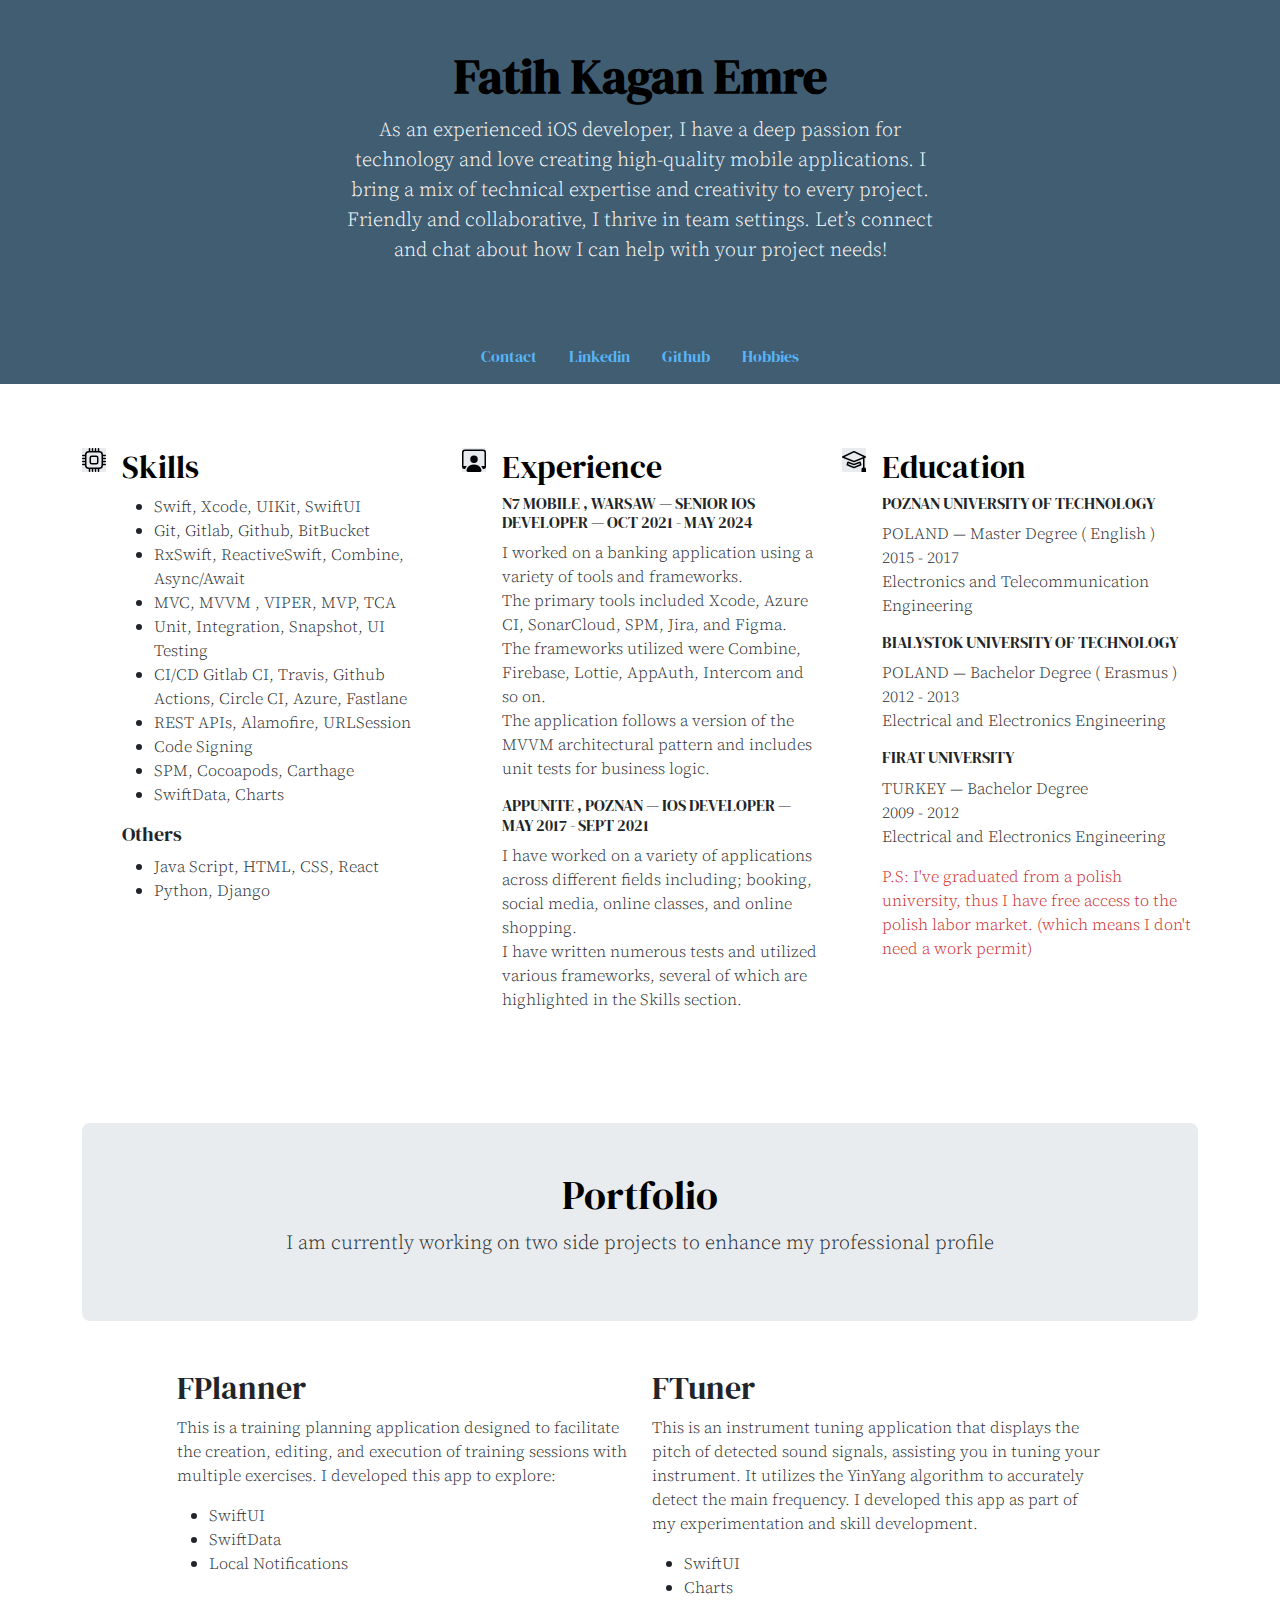
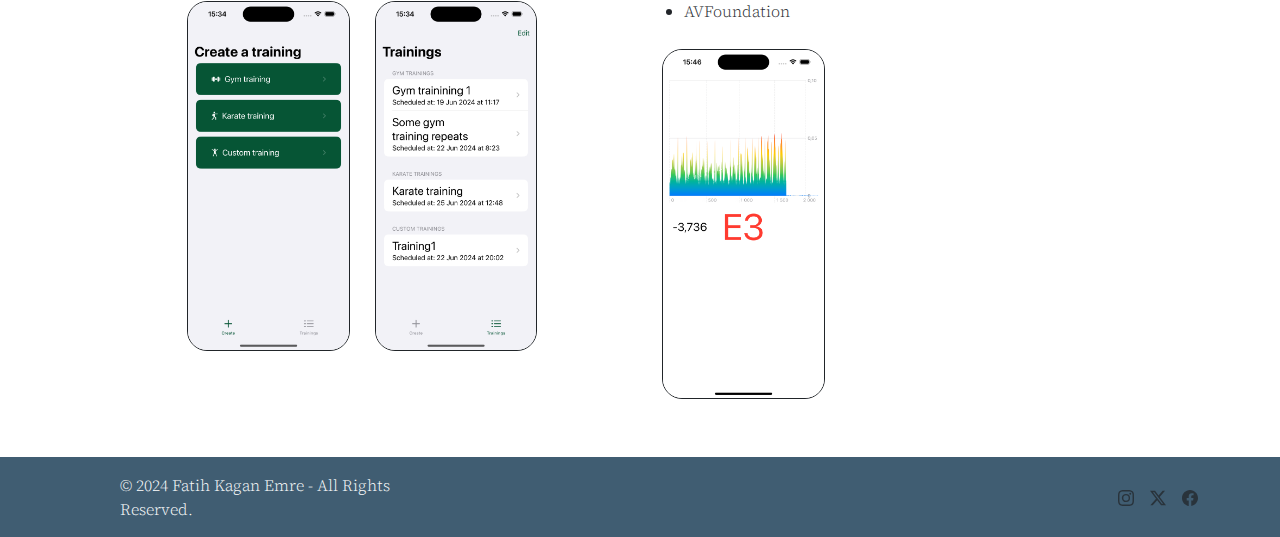
==== index.html @ b2cf309e "add background to portfolio feature title" ====
<!DOCTYPE html>
<html lang="en">
<head>
    <meta charset="UTF-8">
    <meta name="viewport" content="width=device-width, initial-scale=1.0">
    <title>My Resume</title>
    <link rel="stylesheet" href="./index.css">

    <link rel="preconnect" href="https://fonts.googleapis.com">
    <link rel="preconnect" href="https://fonts.gstatic.com" crossorigin>
    <link href="https://fonts.googleapis.com/css2?family=DM+Serif+Display:ital@0;1&display=swap" rel="stylesheet">

    <link rel="preconnect" href="https://fonts.googleapis.com">
    <link rel="preconnect" href="https://fonts.gstatic.com" crossorigin>
    <link href="https://fonts.googleapis.com/css2?family=DM+Serif+Display:ital@0;1&family=Noto+Serif:ital,wght@0,100..900;1,100..900&family=Source+Serif+4:ital,opsz,wght@0,8..60,300;1,8..60,300&display=swap" rel="stylesheet">

    <link 
        href="https://cdn.jsdelivr.net/npm/bootstrap@5.3.3/dist/css/bootstrap.min.css" 
        rel="stylesheet" 
        integrity="sha384-QWTKZyjpPEjISv5WaRU9OFeRpok6YctnYmDr5pNlyT2bRjXh0JMhjY6hW+ALEwIH" 
        crossorigin="anonymous"
    >
</head>
<body>
    <section id="header" style="background-color: #405D72; color: white;">
        <div class="px-4 py-5 text-center">
            <h1 class="display-5 fw-bold text-body-emphasis dm-serif-font" >Fatih Kagan Emre</h1>
            <div class="col-lg-6 mx-auto">
              <p class="lead mb-4 noto-serif-font">
                As an experienced iOS developer, I have a deep passion for technology and love creating high-quality mobile applications. I bring a mix of technical expertise and creativity to every project. Friendly and collaborative, I thrive in team settings. Let’s connect and chat about how I can help with your project needs!
              </p>
            </div>
        </div>
    </section>

    <section class="links-bar" style="background-color: #405D72; color: white;">
        <div class="container">
            <ul class="nav justify-content-center dm-serif-font">
                <li class="nav-item">
                  <a class="nav-link active mb-2" aria-current="page" href="./public/contact.html" style="color:#57b5f8;">Contact</a>
                </li>
                <li class="nav-item">
                  <a class="nav-link mb-2" href="https://www.linkedin.com/in/fatih-ka%C4%9Fan-emre-b551667b/" style="color:#57b5f8;">Linkedin</a>
                </li>
                <li class="nav-item">
                    <a class="nav-link mb-2" href="https://github.com/fatihkaganemre" style="color:#57b5f8;">Github</a>
                </li>
                <li class="nav-item">
                    <a class="nav-link mb-2" href="./public/hobbies.html" style="color:#57b5f8;">Hobbies</a>
                </li>
              </ul>
        </div>
    </section>

    <section class="features">
        <div class="container mt-3">
            <div class="row g-4 py-5 row-cols-1 row-cols-lg-3">
                <div class="col d-flex align-items-start">
                  <div class="icon-square text-body-emphasis bg-body-secondary d-inline-flex align-items-center justify-content-center fs-4 flex-shrink-0 me-3">
                    <svg xmlns="http://www.w3.org/2000/svg" width="1em" height="1em" fill="currentColor" class="bi bi-cpu" viewBox="0 0 16 16">
                        <path d="M5 0a.5.5 0 0 1 .5.5V2h1V.5a.5.5 0 0 1 1 0V2h1V.5a.5.5 0 0 1 1 0V2h1V.5a.5.5 0 0 1 1 0V2A2.5 2.5 0 0 1 14 4.5h1.5a.5.5 0 0 1 0 1H14v1h1.5a.5.5 0 0 1 0 1H14v1h1.5a.5.5 0 0 1 0 1H14v1h1.5a.5.5 0 0 1 0 1H14a2.5 2.5 0 0 1-2.5 2.5v1.5a.5.5 0 0 1-1 0V14h-1v1.5a.5.5 0 0 1-1 0V14h-1v1.5a.5.5 0 0 1-1 0V14h-1v1.5a.5.5 0 0 1-1 0V14A2.5 2.5 0 0 1 2 11.5H.5a.5.5 0 0 1 0-1H2v-1H.5a.5.5 0 0 1 0-1H2v-1H.5a.5.5 0 0 1 0-1H2v-1H.5a.5.5 0 0 1 0-1H2A2.5 2.5 0 0 1 4.5 2V.5A.5.5 0 0 1 5 0m-.5 3A1.5 1.5 0 0 0 3 4.5v7A1.5 1.5 0 0 0 4.5 13h7a1.5 1.5 0 0 0 1.5-1.5v-7A1.5 1.5 0 0 0 11.5 3zM5 6.5A1.5 1.5 0 0 1 6.5 5h3A1.5 1.5 0 0 1 11 6.5v3A1.5 1.5 0 0 1 9.5 11h-3A1.5 1.5 0 0 1 5 9.5zM6.5 6a.5.5 0 0 0-.5.5v3a.5.5 0 0 0 .5.5h3a.5.5 0 0 0 .5-.5v-3a.5.5 0 0 0-.5-.5z"/>
                      </svg>
                  </div>
                  <div>
                    <h3 class="fs-2 text-body-emphasis dm-serif-font">Skills</h3>
                    <ul class="noto-serif-font">
                        <li>Swift, Xcode, UIKit, SwiftUI</li>
                        <li>Git, Gitlab, Github, BitBucket</li>
                        <li>RxSwift, ReactiveSwift, Combine, Async/Await</li>
                        <li>MVC, MVVM , VIPER, MVP, TCA</li>
                        <li>Unit, Integration, Snapshot, UI Testing</li>
                        <li>CI/CD Gitlab CI, Travis, Github Actions, Circle CI, Azure, Fastlane</li>
                        <li>REST APIs, Alamofire, URLSession</li>
                        <li>Code Signing</li>
                        <li>SPM, Cocoapods, Carthage</li>
                        <li>SwiftData, Charts</li>
                    </ul>
                    <h5 class="dm-serif-font">Others</h5>
                    <ul class= "noto-serif-font">
                        <li>Java Script, HTML, CSS, React</li>
                        <li>Python, Django
                        </li>
                    </ul>
                  </div>
                </div>
                <div class="col d-flex align-items-start">
                  <div class="icon-square text-body-emphasis bg-body-secondary d-inline-flex align-items-center justify-content-center fs-4 flex-shrink-0 me-3">
                    <svg xmlns="http://www.w3.org/2000/svg" width="1em" height="1em" fill="currentColor" class="bi bi-person-workspace" viewBox="0 0 16 16">
                        <path d="M4 16s-1 0-1-1 1-4 5-4 5 3 5 4-1 1-1 1zm4-5.95a2.5 2.5 0 1 0 0-5 2.5 2.5 0 0 0 0 5"/>
                        <path d="M2 1a2 2 0 0 0-2 2v9.5A1.5 1.5 0 0 0 1.5 14h.653a5.4 5.4 0 0 1 1.066-2H1V3a1 1 0 0 1 1-1h12a1 1 0 0 1 1 1v9h-2.219c.554.654.89 1.373 1.066 2h.653a1.5 1.5 0 0 0 1.5-1.5V3a2 2 0 0 0-2-2z"/>
                      </svg>
                  </div>
                  <div>
                    <h3 class="fs-2 text-body-emphasis dm-serif-font">Experience</h3> 
                    <h6 class="dm-serif-font">N7 MOBILE , WARSAW — SENIOR IOS DEVELOPER — OCT 2021 - MAY 2024</h6>
                    <p class="noto-serif-font">
                        I worked on a banking application using a variety of tools and frameworks. <br>
                        The primary tools included Xcode, Azure CI, SonarCloud, SPM, Jira, and Figma. <br>
                        The frameworks utilized were Combine, Firebase, Lottie, AppAuth, Intercom and so on. <br>
                        The application follows a version of the MVVM architectural pattern and includes unit tests for business logic. <br>
                    </p>
                    <h6 class="dm-serif-font">APPUNITE , POZNAN — IOS DEVELOPER — MAY 2017 - SEPT 2021</h6>
                    <p class="noto-serif-font">
                        I have worked on a variety of applications across different fields including; booking, social media, online classes, and online shopping. <br>
                        I have written numerous tests and utilized various frameworks, several of which are highlighted in the Skills section. <br>
                    </p>
                  </div>
                </div>
                <div class="col d-flex align-items-start">
                  <div class="icon-square text-body-emphasis bg-body-secondary d-inline-flex align-items-center justify-content-center fs-4 flex-shrink-0 me-3">
                    <svg xmlns="http://www.w3.org/2000/svg" width="1em" height="1em" fill="currentColor" class="bi bi-mortarboard" viewBox="0 0 16 16">
                        <path d="M8.211 2.047a.5.5 0 0 0-.422 0l-7.5 3.5a.5.5 0 0 0 .025.917l7.5 3a.5.5 0 0 0 .372 0L14 7.14V13a1 1 0 0 0-1 1v2h3v-2a1 1 0 0 0-1-1V6.739l.686-.275a.5.5 0 0 0 .025-.917zM8 8.46 1.758 5.965 8 3.052l6.242 2.913z"/>
                        <path d="M4.176 9.032a.5.5 0 0 0-.656.327l-.5 1.7a.5.5 0 0 0 .294.605l4.5 1.8a.5.5 0 0 0 .372 0l4.5-1.8a.5.5 0 0 0 .294-.605l-.5-1.7a.5.5 0 0 0-.656-.327L8 10.466zm-.068 1.873.22-.748 3.496 1.311a.5.5 0 0 0 .352 0l3.496-1.311.22.748L8 12.46z"/>
                    </svg>
                  </div>
                  <div>
                    <h3 class="fs-2 text-body-emphasis dm-serif-font">Education</h3>
                    <h6 class="dm-serif-font">POZNAN UNIVERSITY OF TECHNOLOGY</h6>
                    <p class="noto-serif-font">
                        POLAND — Master Degree ( English ) <br/>
                        2015 - 2017 <br/>
                        Electronics and Telecommunication Engineering <br/>
                    </p>
                    <h6 class="dm-serif-font">BIALYSTOK UNIVERSITY OF TECHNOLOGY</h6>
                    <p class="noto-serif-font">
                        POLAND — Bachelor Degree ( Erasmus ) <br/>
                        2012 - 2013 <br/>
                        Electrical and Electronics Engineering <br/>
                    </p>
                    <h6 class="dm-serif-font">FIRAT UNIVERSITY</h6>
                    <p class="noto-serif-font">
                        TURKEY — Bachelor Degree <br/>
                        2009 - 2012 <br/>
                        Electrical and Electronics Engineering <br/>
                    </p>
                    <p class="warning noto-serif-font">
                        P.S: I've graduated from a polish university, thus I have free access to the polish labor market. (which means I don't need a work permit)
                    </p>
                  </div>
                </div>
              </div>
        </div>
    </section>



    <section class="portfolio">
        <div class="container my-5">
            <div class="p-5 text-center bg-body-secondary rounded-3">
              <h1 class="text-body-emphasis dm-serif-font">Portfolio</h1>
              <p class="lead noto-serif-font">
                I am currently working on two side projects to enhance my professional profile
              </p>
            </div>
        </div>

        <div class="container mb-5">
            <div class="row justify-content-lg-center">
                <div class="col-lg-5 col-sm-12 mb-5">
                    <h2 class="dm-serif-font">FPlanner</h2>
                    <p class="noto-serif-font">
                        This is a training planning application designed to facilitate the creation, editing, and execution of training sessions with multiple exercises. I developed this app to explore:
                    </p>
                    <ul class="noto-serif-font">
                        <li>SwiftUI</li>
                        <li>SwiftData </li>
                        <li>Local Notifications</li>
                    </ul>
                    <img src="./assets/images/FPlanner1.png" alt="FPlanner app home view" class="portfolio-img">
                    <img src="./assets/images/FPlanner2.png" alt="FPlanner app trainings view" class="portfolio-img"> <br/>
                </div>
                <div class="col-lg-5 col-sm-12">
                    <h2 class="dm-serif-font">FTuner</h2>
                    <p class="noto-serif-font">
                        This is an instrument tuning application that displays the pitch of detected sound signals, assisting you in tuning your instrument. It utilizes the YinYang algorithm to accurately detect the main frequency. I developed this app as part of my experimentation and skill development.
                    </p>
                    <ul class="noto-serif-font">
                        <li>SwiftUI</li>
                        <li>Charts</li>
                        <li>AVFoundation</li>
                    </ul>
                    <img src="./assets/images/FTuner.png" alt="FTuner app home view" class="portfolio-img"> <br/>
                </div>
        </div>
    </section>
    
    <section class="footer" style="background-color: #405D72; color: white;">
        <div class="container">
            <footer class="d-flex flex-wrap justify-content-between align-items-center py-3">
              <div class="col-md-4 d-flex align-items-center">
                <a href="/" class="mb-3 me-2 mb-md-0 text-body-secondary text-decoration-none lh-1">
                  <svg class="bi" width="30" height="24"><use xlink:href="#bootstrap"></use></svg>
                </a>
                <span class="mb-3 mb-md-0 noto-serif-font">© 2024 Fatih Kagan Emre - All Rights Reserved.</span>
              </div>
          
              <ul class="nav col-md-4 justify-content-end list-unstyled d-flex">
                <li class="ms-3">
                    <a class="text-body-secondary" href="https://www.instagram.com/fatih.kagan/">
                        <svg xmlns="http://www.w3.org/2000/svg" width="16" height="16" fill="currentColor" class="bi bi-instagram" viewBox="0 0 16 16">
                            <path d="M8 0C5.829 0 5.556.01 4.703.048 3.85.088 3.269.222 2.76.42a3.9 3.9 0 0 0-1.417.923A3.9 3.9 0 0 0 .42 2.76C.222 3.268.087 3.85.048 4.7.01 5.555 0 5.827 0 8.001c0 2.172.01 2.444.048 3.297.04.852.174 1.433.372 1.942.205.526.478.972.923 1.417.444.445.89.719 1.416.923.51.198 1.09.333 1.942.372C5.555 15.99 5.827 16 8 16s2.444-.01 3.298-.048c.851-.04 1.434-.174 1.943-.372a3.9 3.9 0 0 0 1.416-.923c.445-.445.718-.891.923-1.417.197-.509.332-1.09.372-1.942C15.99 10.445 16 10.173 16 8s-.01-2.445-.048-3.299c-.04-.851-.175-1.433-.372-1.941a3.9 3.9 0 0 0-.923-1.417A3.9 3.9 0 0 0 13.24.42c-.51-.198-1.092-.333-1.943-.372C10.443.01 10.172 0 7.998 0zm-.717 1.442h.718c2.136 0 2.389.007 3.232.046.78.035 1.204.166 1.486.275.373.145.64.319.92.599s.453.546.598.92c.11.281.24.705.275 1.485.039.843.047 1.096.047 3.231s-.008 2.389-.047 3.232c-.035.78-.166 1.203-.275 1.485a2.5 2.5 0 0 1-.599.919c-.28.28-.546.453-.92.598-.28.11-.704.24-1.485.276-.843.038-1.096.047-3.232.047s-2.39-.009-3.233-.047c-.78-.036-1.203-.166-1.485-.276a2.5 2.5 0 0 1-.92-.598 2.5 2.5 0 0 1-.6-.92c-.109-.281-.24-.705-.275-1.485-.038-.843-.046-1.096-.046-3.233s.008-2.388.046-3.231c.036-.78.166-1.204.276-1.486.145-.373.319-.64.599-.92s.546-.453.92-.598c.282-.11.705-.24 1.485-.276.738-.034 1.024-.044 2.515-.045zm4.988 1.328a.96.96 0 1 0 0 1.92.96.96 0 0 0 0-1.92m-4.27 1.122a4.109 4.109 0 1 0 0 8.217 4.109 4.109 0 0 0 0-8.217m0 1.441a2.667 2.667 0 1 1 0 5.334 2.667 2.667 0 0 1 0-5.334"/>
                        </svg>

                    </a></li>
                <li class="ms-3">
                    <a class="text-body-secondary" href="https://x.com/smkaan">
                        <svg xmlns="http://www.w3.org/2000/svg" width="16" height="16" fill="currentColor" class="bi bi-twitter-x" viewBox="0 0 16 16">
                            <path d="M12.6.75h2.454l-5.36 6.142L16 15.25h-4.937l-3.867-5.07-4.425 5.07H.316l5.733-6.57L0 .75h5.063l3.495 4.633L12.601.75Zm-.86 13.028h1.36L4.323 2.145H2.865z"/>
                          </svg>
                    </a>
                </li>
                <li class="ms-3">
                    <a class="text-body-secondary" href="https://www.facebook.com/fatih.k.emre">
                        <svg xmlns="http://www.w3.org/2000/svg" width="16" height="16" fill="currentColor" class="bi bi-facebook" viewBox="0 0 16 16">
                            <path d="M16 8.049c0-4.446-3.582-8.05-8-8.05C3.58 0-.002 3.603-.002 8.05c0 4.017 2.926 7.347 6.75 7.951v-5.625h-2.03V8.05H6.75V6.275c0-2.017 1.195-3.131 3.022-3.131.876 0 1.791.157 1.791.157v1.98h-1.009c-.993 0-1.303.621-1.303 1.258v1.51h2.218l-.354 2.326H9.25V16c3.824-.604 6.75-3.934 6.75-7.951"/>
                          </svg>
                    </a>
                </li>
              </ul>
            </footer>
          </div>
    </section>
</body>
</html>
---- index.css ----
.warning {
   color: rgb(202, 29, 29);
 }

 .portfolio-img {
    height: 350px;
    border-style: solid;
    border-width: 1px;
    border-radius: 20px;
    margin: 10px;
 }

 .dm-serif-font {
    font-family: "DM Serif Display", serif;
    font-weight: 400;
    font-style: normal;
 }

 .noto-serif-font {
  font-family: "Source Serif 4", serif;
  font-optical-sizing: auto;
  font-weight: 300;
  font-style: normal;
}
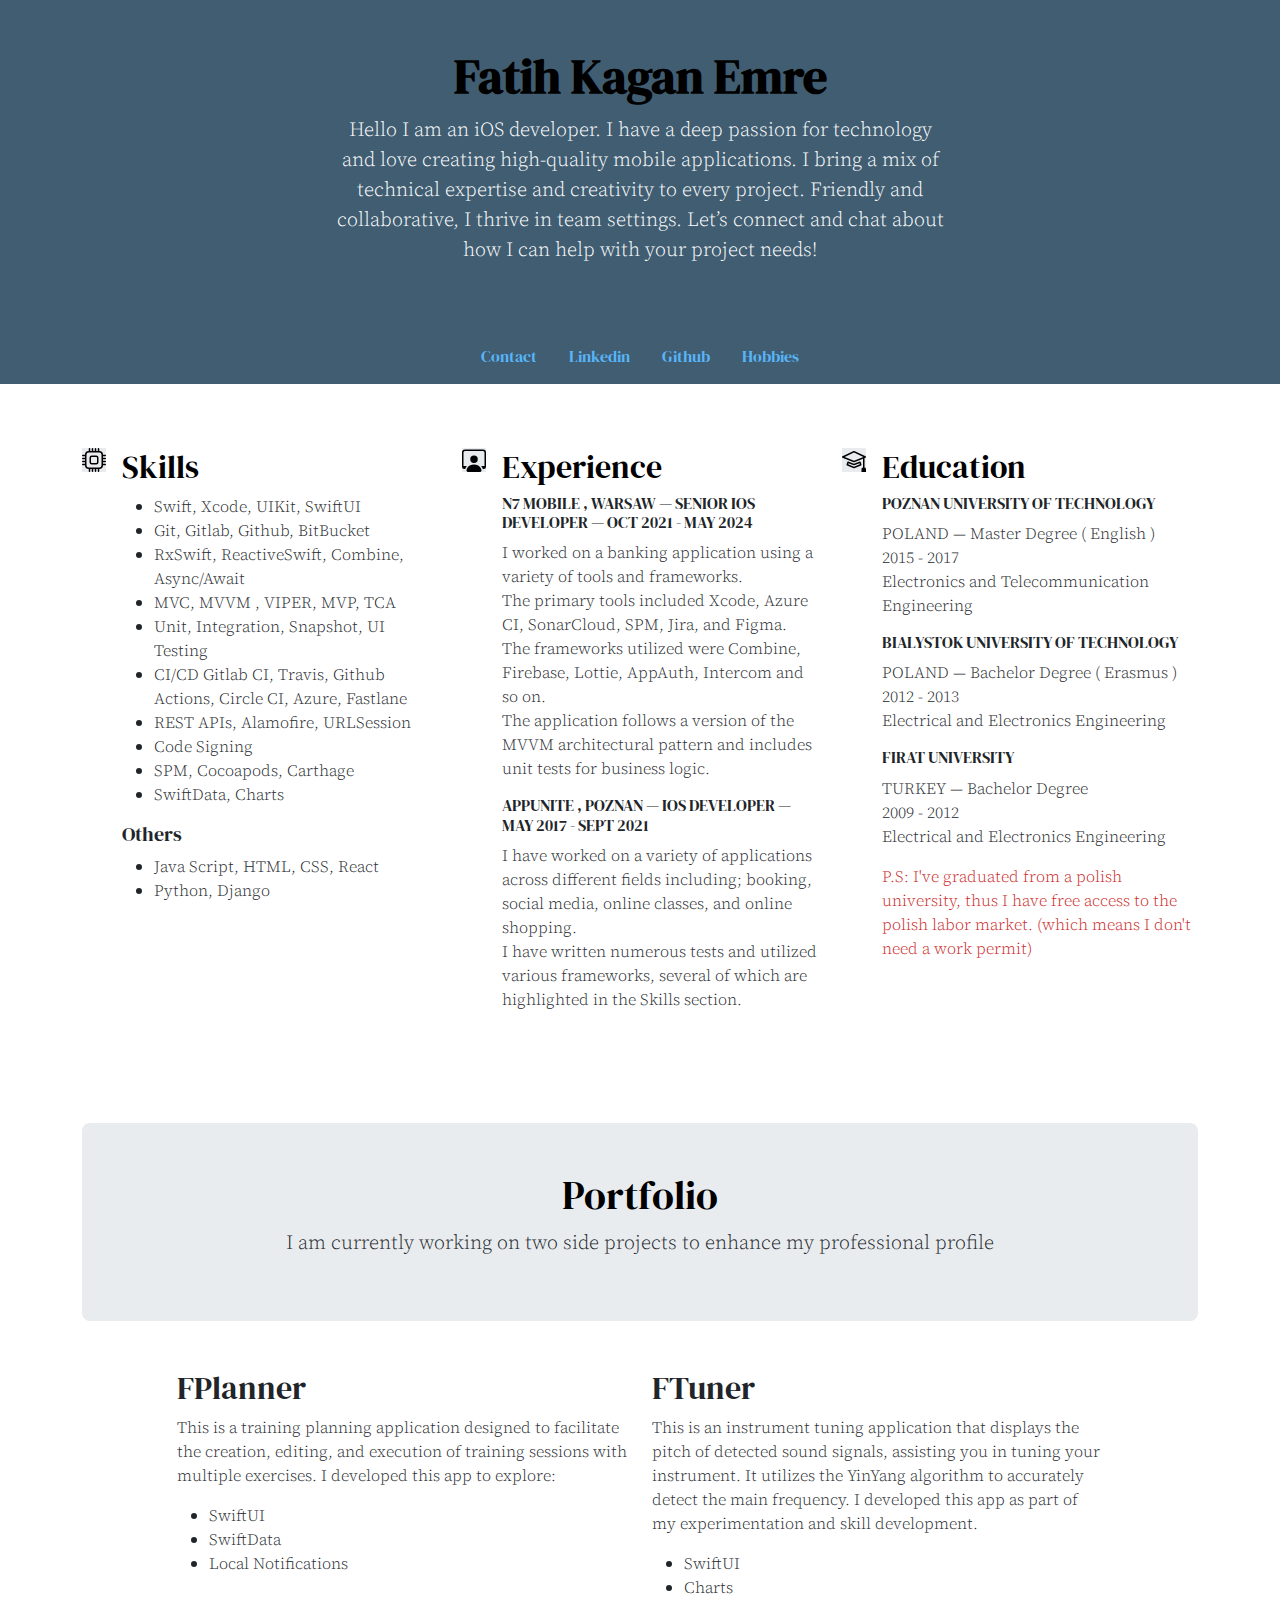
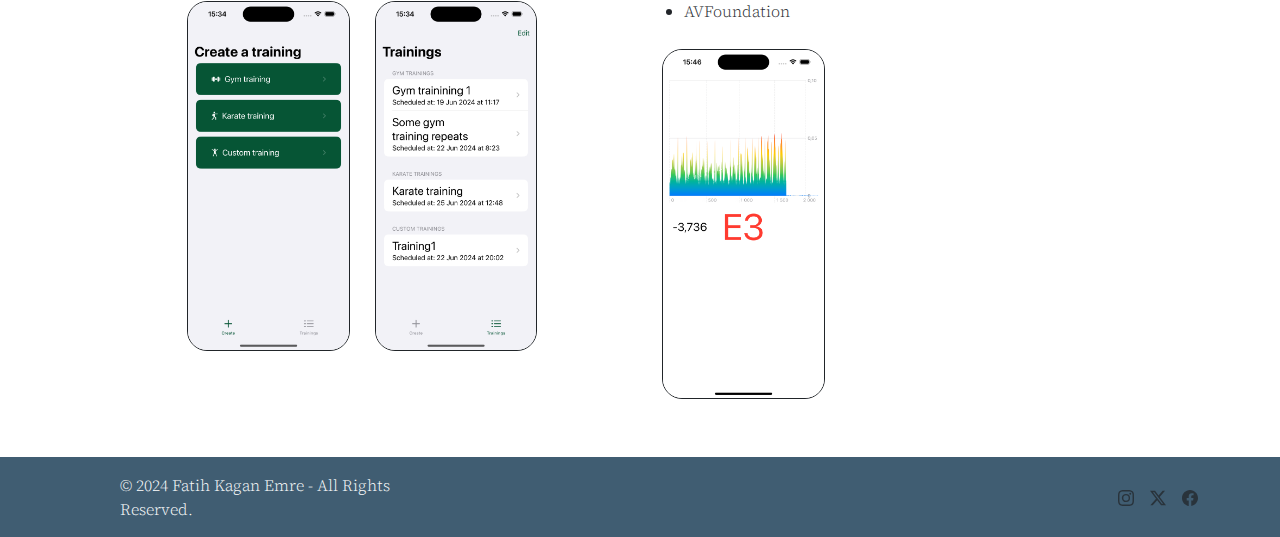
==== commit 5a9b2d44: "update the about me text" ====
--- a/index.html
+++ b/index.html
@@ -27,7 +27,7 @@
             <h1 class="display-5 fw-bold text-body-emphasis dm-serif-font" >Fatih Kagan Emre</h1>
             <div class="col-lg-6 mx-auto">
               <p class="lead mb-4 noto-serif-font">
-                As an experienced iOS developer, I have a deep passion for technology and love creating high-quality mobile applications. I bring a mix of technical expertise and creativity to every project. Friendly and collaborative, I thrive in team settings. Let’s connect and chat about how I can help with your project needs!
+                Hello I am an iOS developer. I have a deep passion for technology and love creating high-quality mobile applications. I bring a mix of technical expertise and creativity to every project. Friendly and collaborative, I thrive in team settings. Let’s connect and chat about how I can help with your project needs!
               </p>
             </div>
         </div>
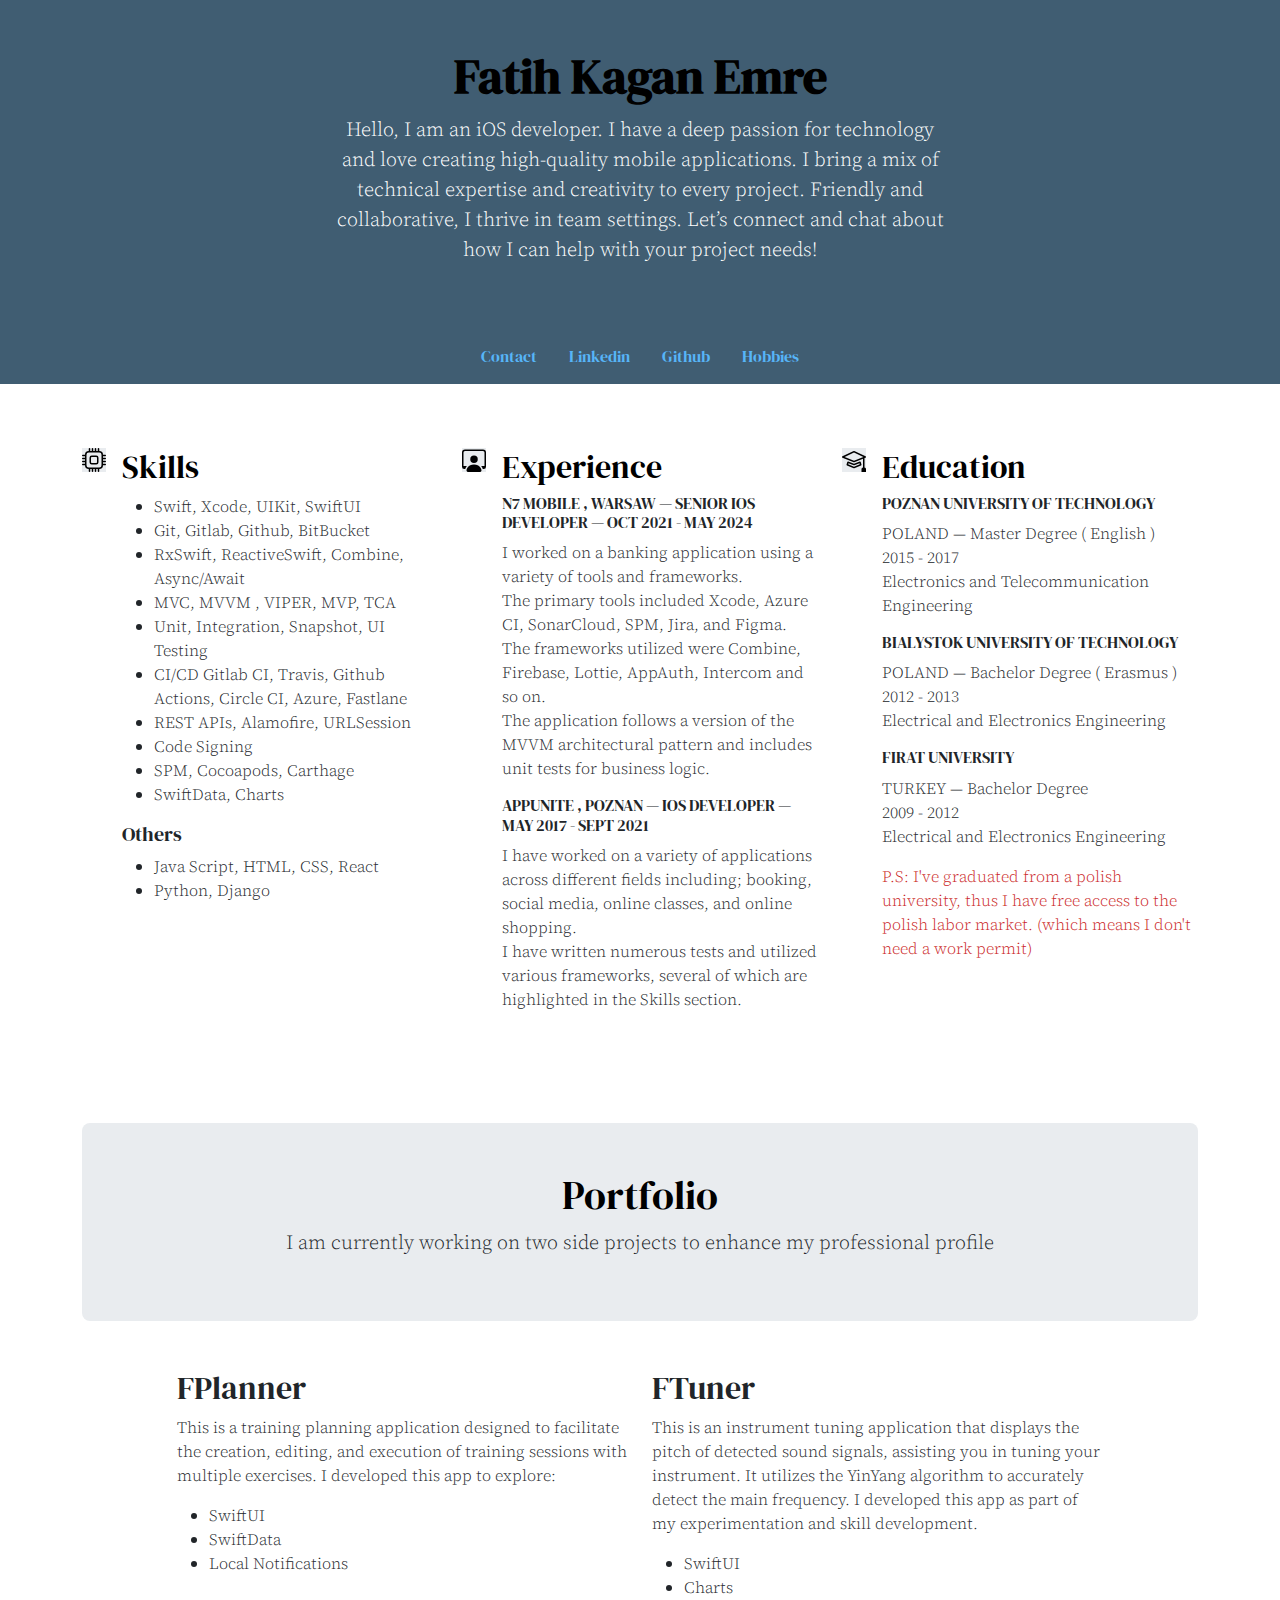
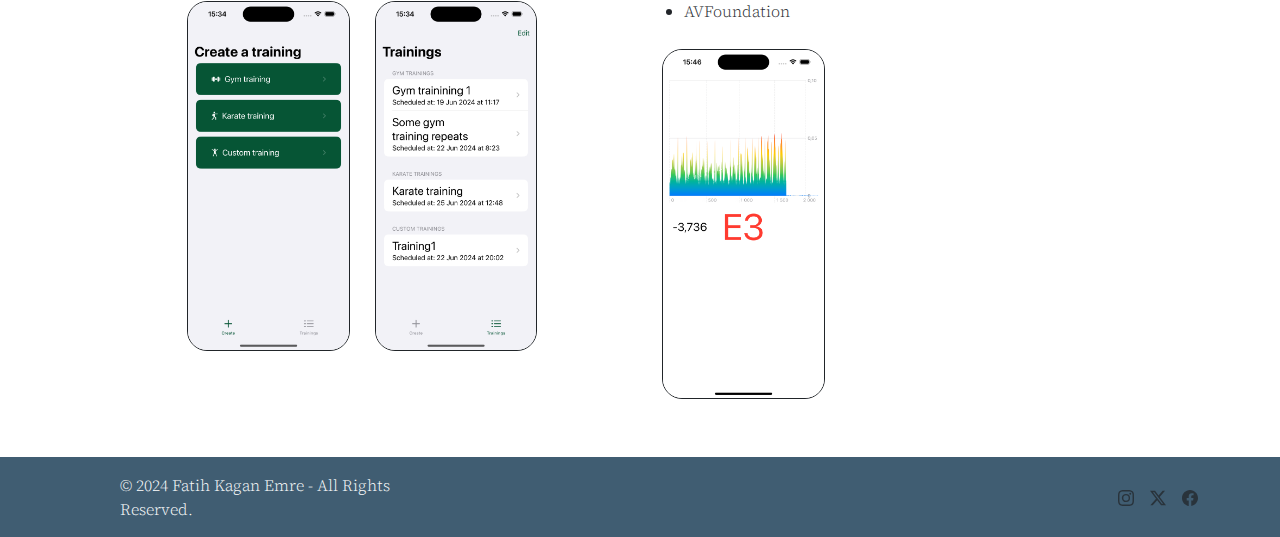
==== commit e50e5da7: "add comma" ====
--- a/index.html
+++ b/index.html
@@ -27,7 +27,7 @@
             <h1 class="display-5 fw-bold text-body-emphasis dm-serif-font" >Fatih Kagan Emre</h1>
             <div class="col-lg-6 mx-auto">
               <p class="lead mb-4 noto-serif-font">
-                Hello I am an iOS developer. I have a deep passion for technology and love creating high-quality mobile applications. I bring a mix of technical expertise and creativity to every project. Friendly and collaborative, I thrive in team settings. Let’s connect and chat about how I can help with your project needs!
+                Hello, I am an iOS developer. I have a deep passion for technology and love creating high-quality mobile applications. I bring a mix of technical expertise and creativity to every project. Friendly and collaborative, I thrive in team settings. Let’s connect and chat about how I can help with your project needs!
               </p>
             </div>
         </div>
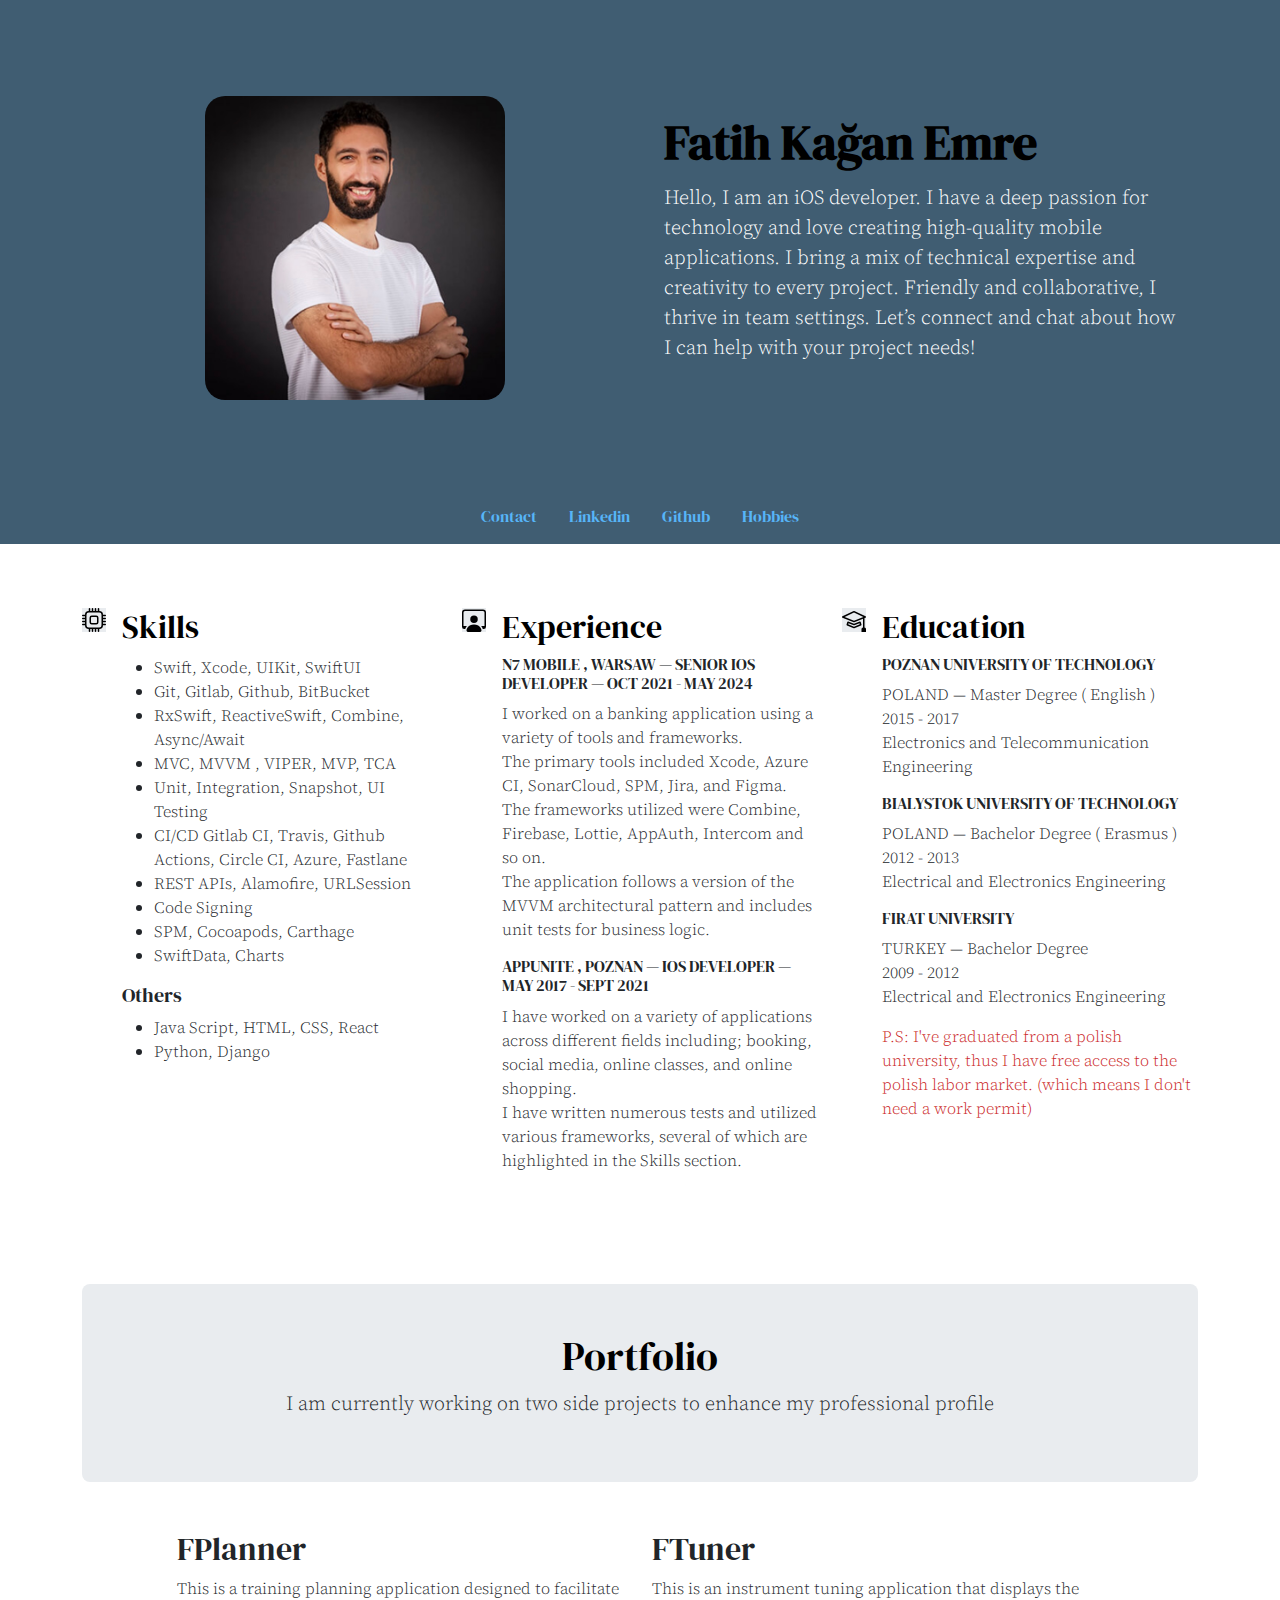
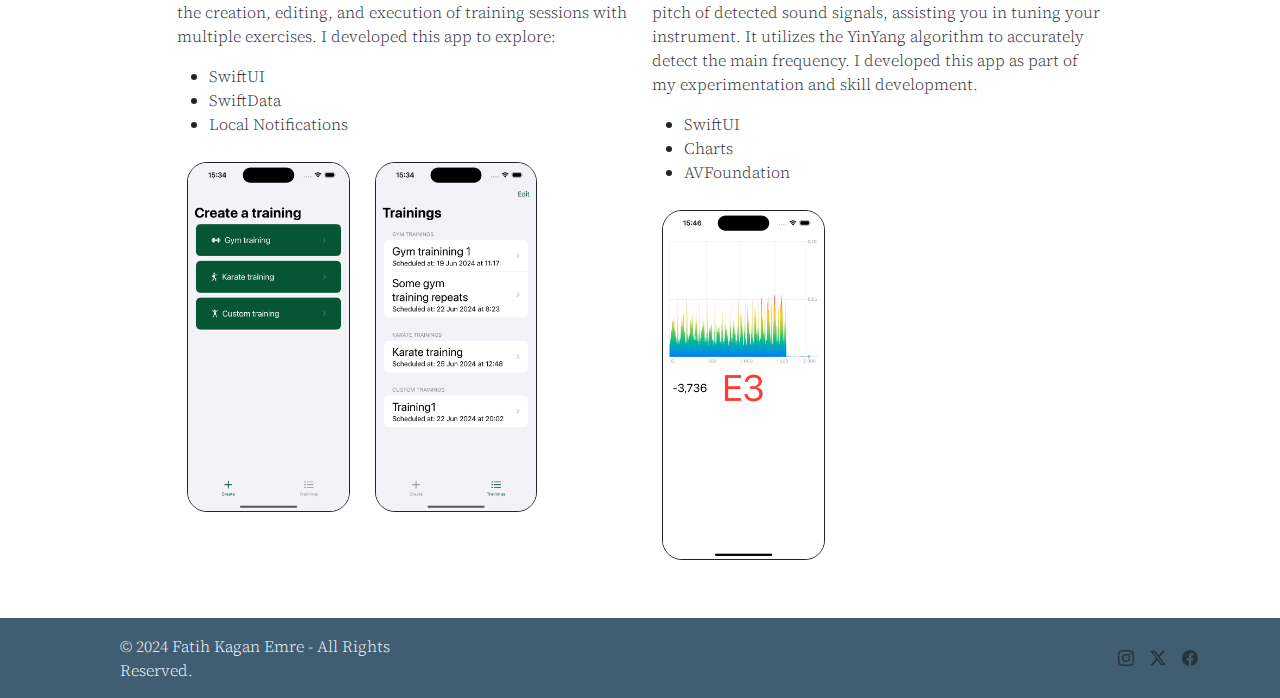
==== commit 87142f45: "add profile image" ====
--- a/index.html
+++ b/index.html
@@ -23,14 +23,17 @@
 </head>
 <body>
     <section id="header" style="background-color: #405D72; color: white;">
-        <div class="px-4 py-5 text-center">
-            <h1 class="display-5 fw-bold text-body-emphasis dm-serif-font" >Fatih Kagan Emre</h1>
-            <div class="col-lg-6 mx-auto">
-              <p class="lead mb-4 noto-serif-font">
-                Hello, I am an iOS developer. I have a deep passion for technology and love creating high-quality mobile applications. I bring a mix of technical expertise and creativity to every project. Friendly and collaborative, I thrive in team settings. Let’s connect and chat about how I can help with your project needs!
-              </p>
+        <div class="container col-xxl-8 px-4 py-5">
+            <div class="row flex-lg-row-reverse align-items-center g-5 py-5">
+              <div class="col-lg-6">
+                <h1 class="display-5 fw-bold text-body-emphasis lh-1 mb-3 dm-serif-font">Fatih Kağan Emre</h1>
+                <p class="lead noto-serif-font">Hello, I am an iOS developer. I have a deep passion for technology and love creating high-quality mobile applications. I bring a mix of technical expertise and creativity to every project. Friendly and collaborative, I thrive in team settings. Let’s connect and chat about how I can help with your project needs!</p>
+              </div>
+              <div class="col-10 col-sm-8 col-lg-6">
+                <img src="./assets/images/Profile.jpg" class="d-block mx-lg-auto img-fluid profile-img" alt="Bootstrap Themes" width="300" height="300" loading="lazy">
+              </div>
             </div>
-        </div>
+          </div>
     </section>
 
     <section class="links-bar" style="background-color: #405D72; color: white;">
--- a/index.css
+++ b/index.css
@@ -1,3 +1,8 @@
+
+.profile-img {
+  border-radius: 20px;
+}
+ 
  .warning {
    color: rgb(202, 29, 29);
  }
@@ -23,3 +28,9 @@
   font-style: normal;
 }
 
+@media (max-width: 600px) {
+  .portfolio-img {
+    height: 250px;
+  }
+}
+
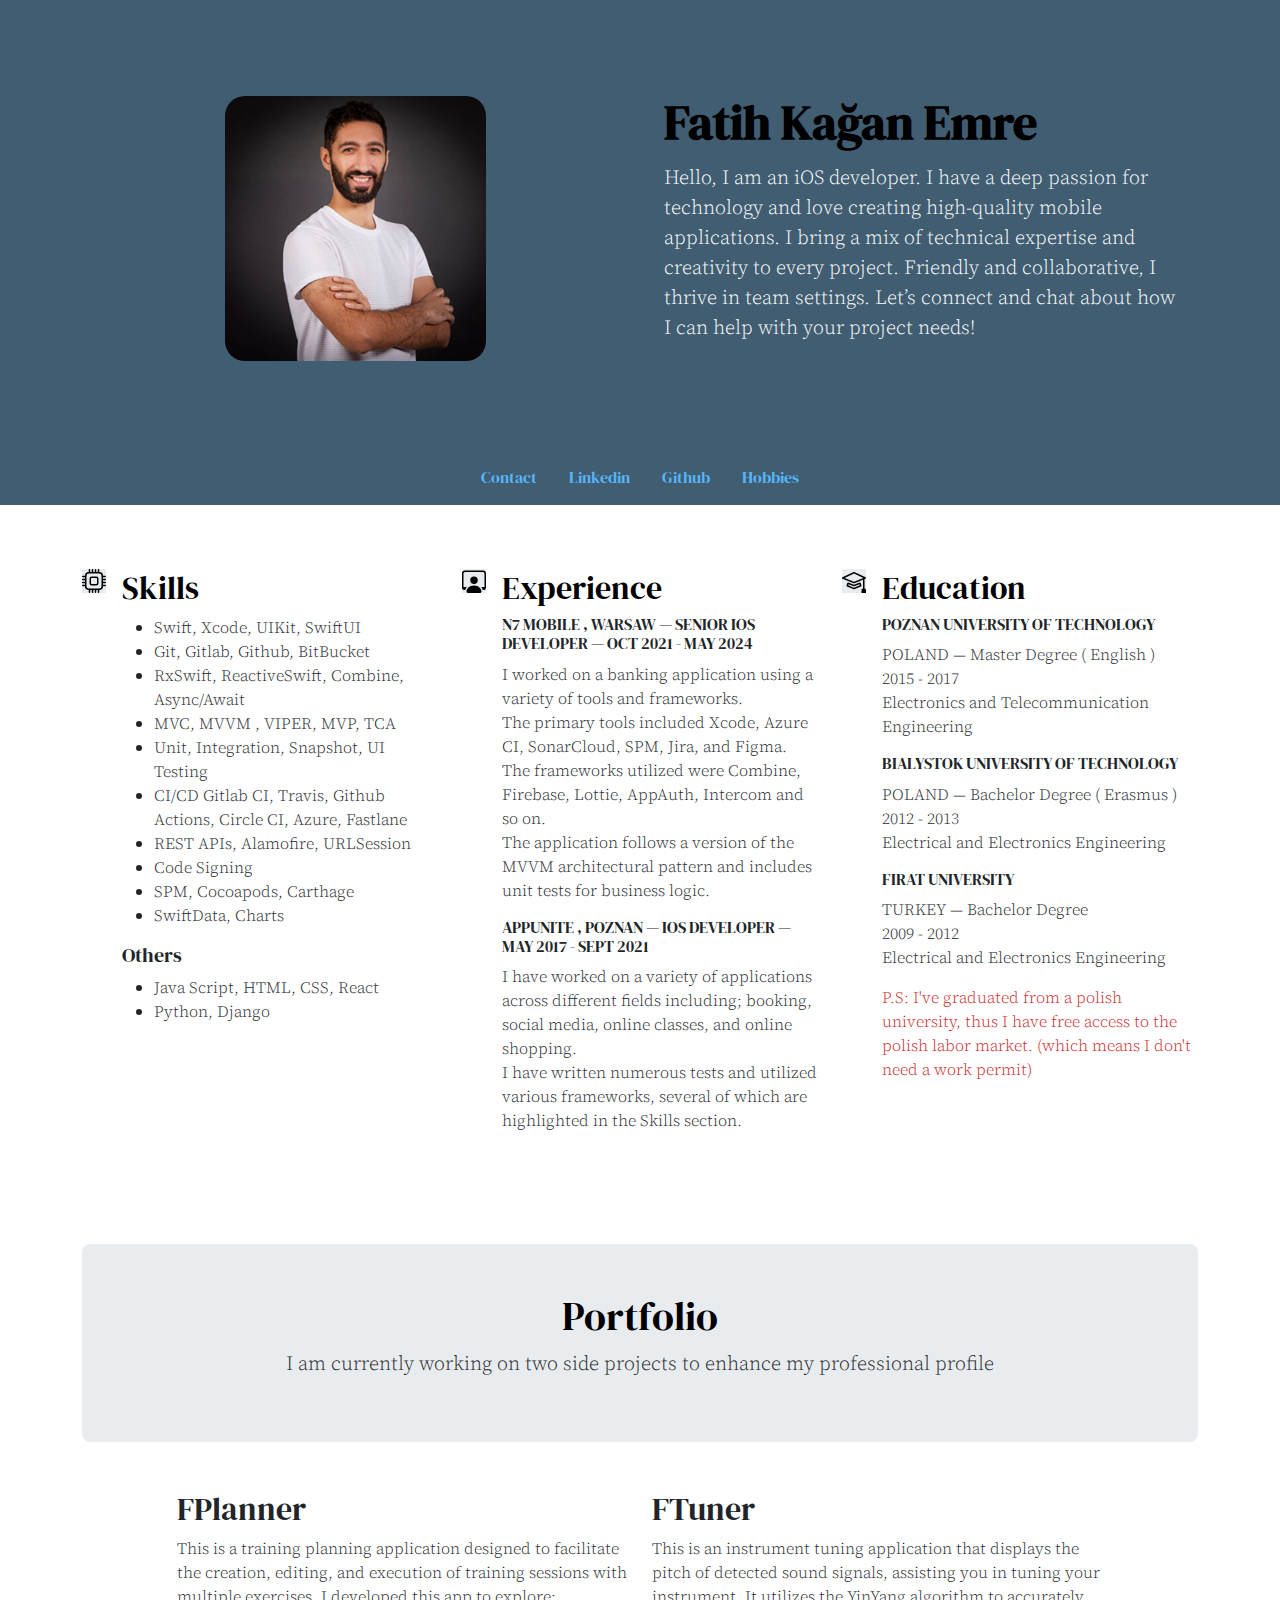
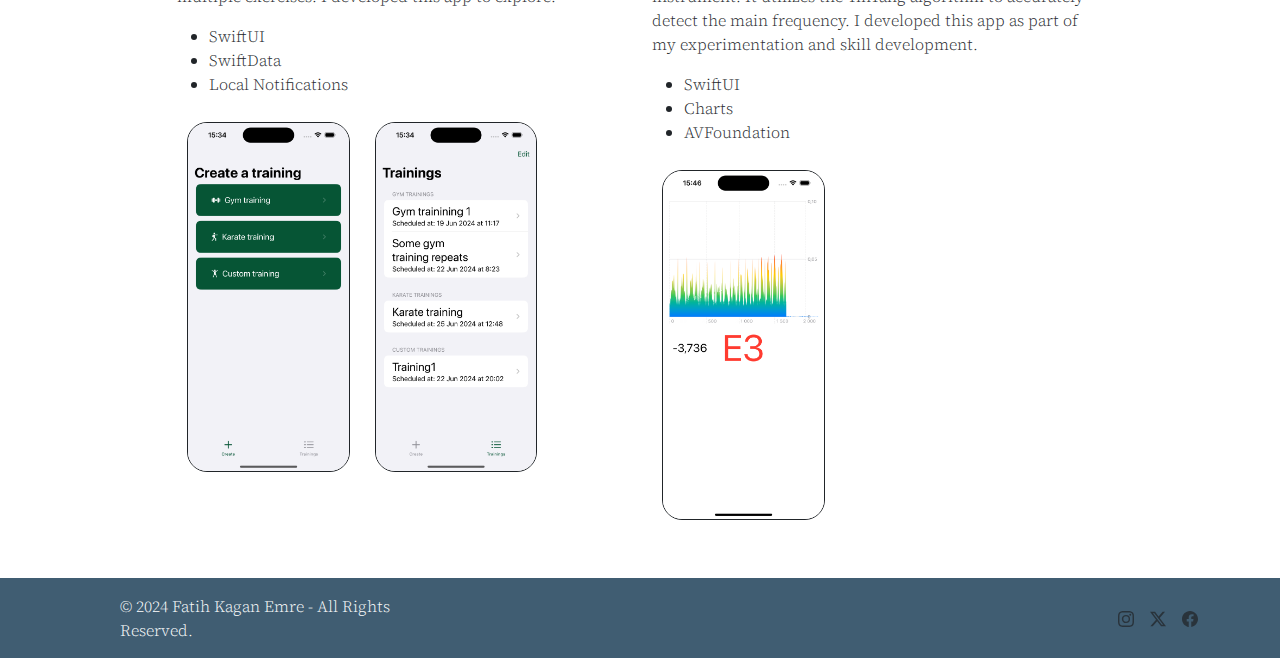
==== commit 111d1161: "add responsiveness to navigation" ====
--- a/index.html
+++ b/index.html
@@ -38,7 +38,7 @@
 
     <section class="links-bar" style="background-color: #405D72; color: white;">
         <div class="container">
-            <ul class="nav justify-content-center dm-serif-font">
+            <ul class="nav  justify-content-lg-center justify-content-sm-left dm-serif-font">
                 <li class="nav-item">
                   <a class="nav-link active mb-2" aria-current="page" href="./public/contact.html" style="color:#57b5f8;">Contact</a>
                 </li>
--- a/index.css
+++ b/index.css
@@ -1,7 +1,8 @@
 
-.profile-img {
-  border-radius: 20px;
-}
+ .profile-img {
+   border-radius: 20px;
+   width: 50%;
+ }
  
  .warning {
    color: rgb(202, 29, 29);
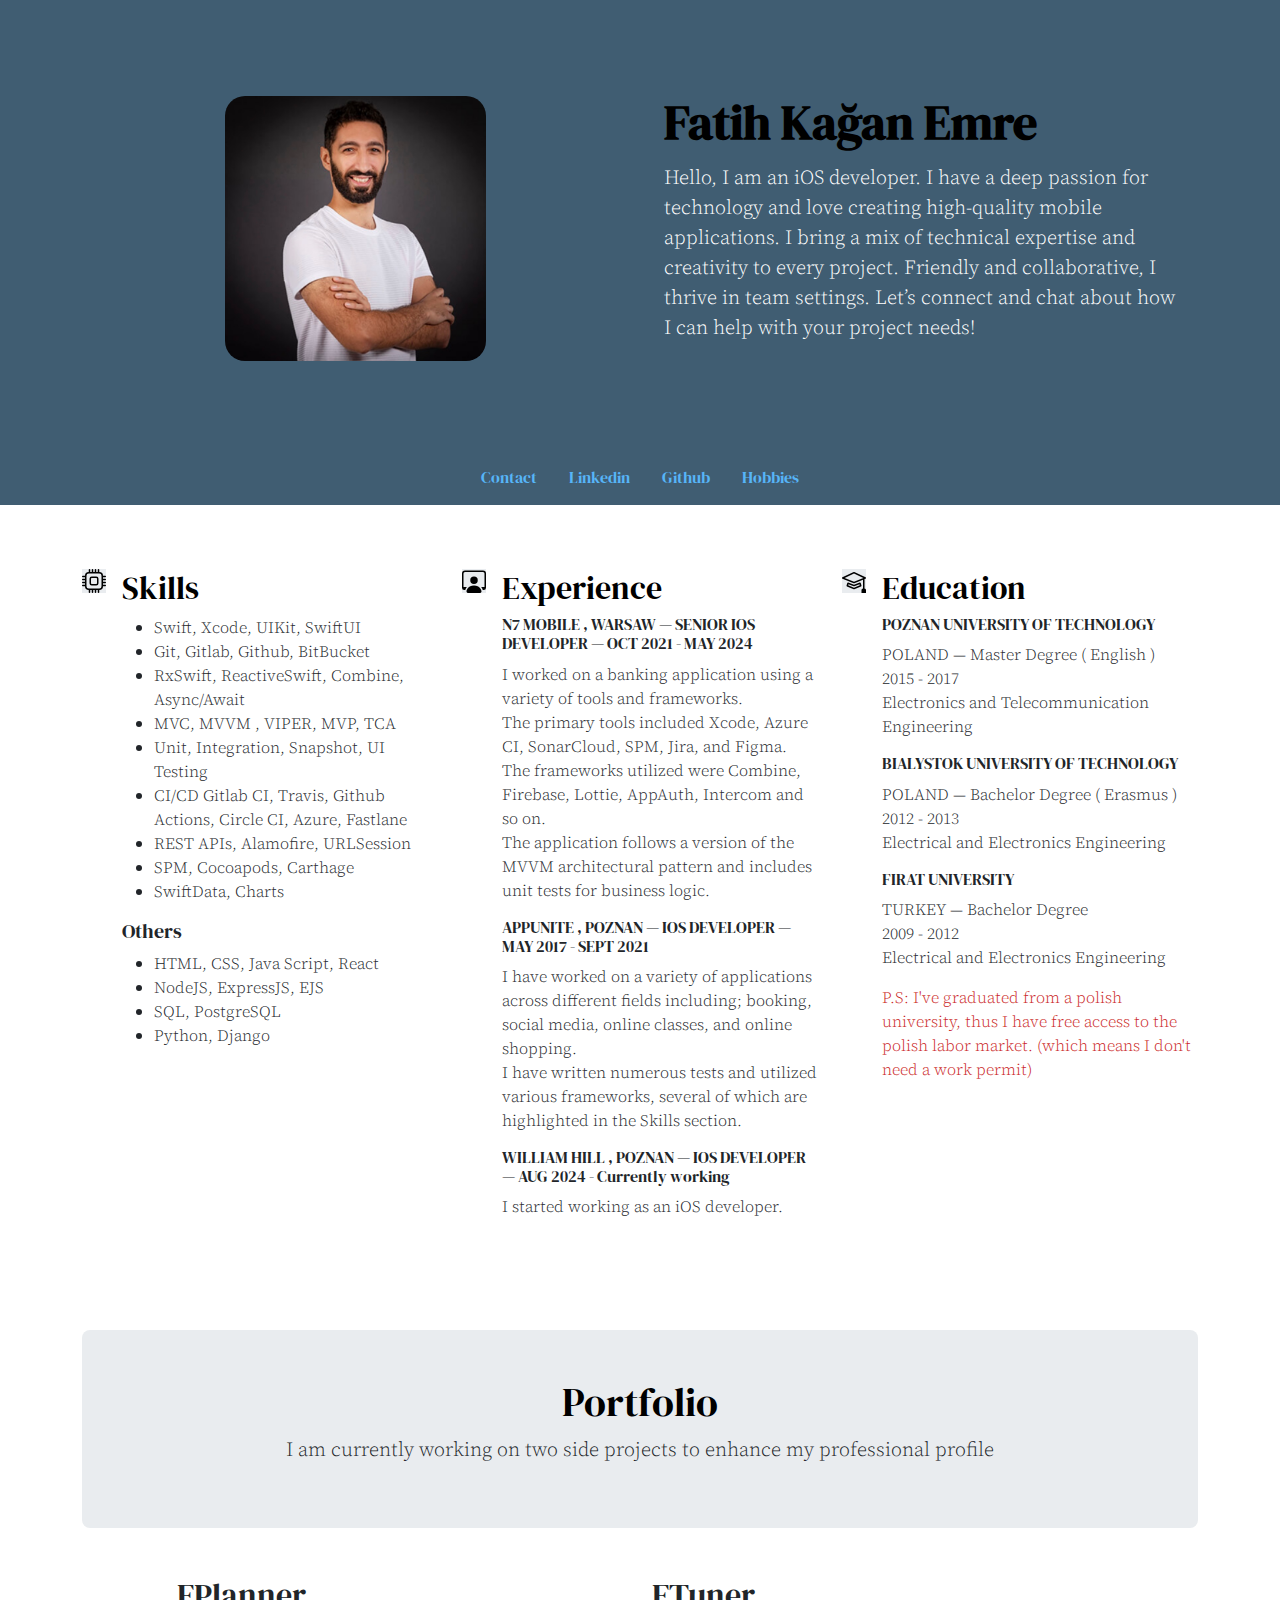
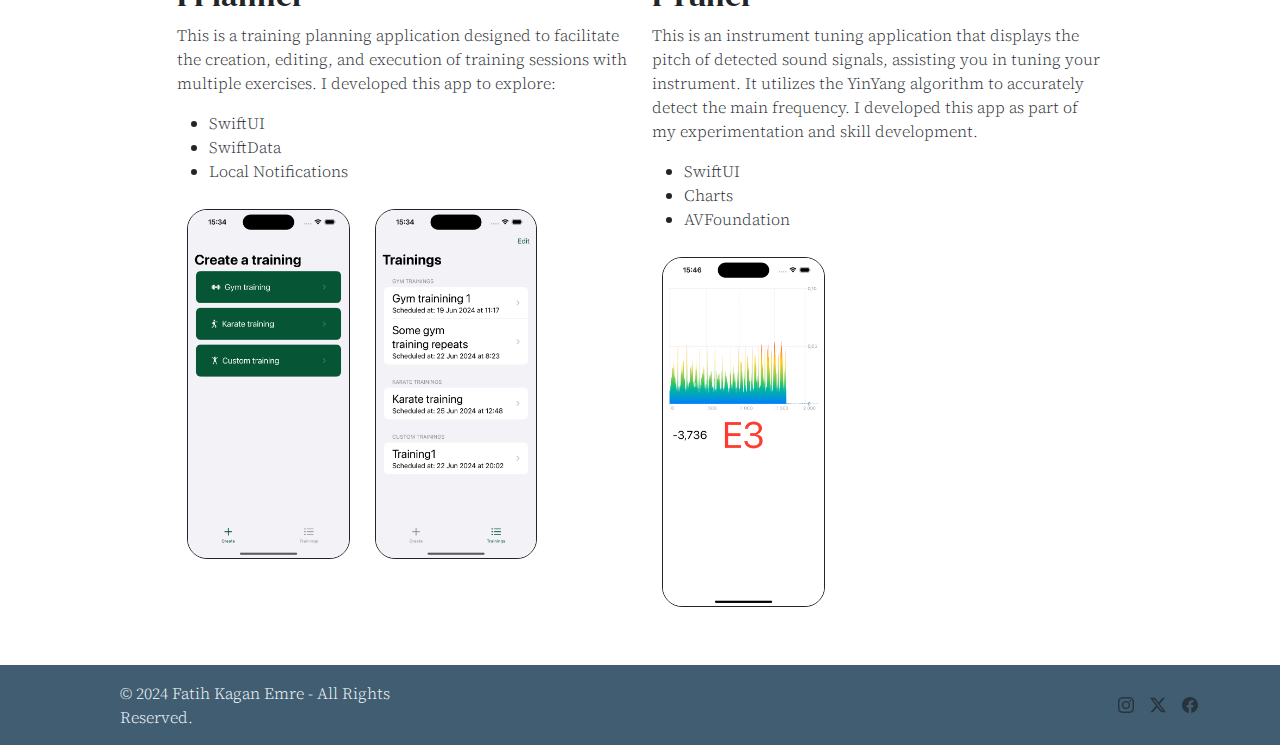
==== commit 403100e9: "update work and skills" ====
--- a/index.html
+++ b/index.html
@@ -20,6 +20,7 @@
         integrity="sha384-QWTKZyjpPEjISv5WaRU9OFeRpok6YctnYmDr5pNlyT2bRjXh0JMhjY6hW+ALEwIH" 
         crossorigin="anonymous"
     >
+    <link rel="icon" type="image/x-icon" href="./assets/images/icon.png">
 </head>
 <body>
     <section id="header" style="background-color: #405D72; color: white;">
@@ -74,15 +75,15 @@
                         <li>Unit, Integration, Snapshot, UI Testing</li>
                         <li>CI/CD Gitlab CI, Travis, Github Actions, Circle CI, Azure, Fastlane</li>
                         <li>REST APIs, Alamofire, URLSession</li>
-                        <li>Code Signing</li>
                         <li>SPM, Cocoapods, Carthage</li>
                         <li>SwiftData, Charts</li>
                     </ul>
                     <h5 class="dm-serif-font">Others</h5>
                     <ul class= "noto-serif-font">
-                        <li>Java Script, HTML, CSS, React</li>
-                        <li>Python, Django
-                        </li>
+                        <li>HTML, CSS, Java Script, React</li>
+                        <li>NodeJS, ExpressJS, EJS</li>
+                        <li>SQL, PostgreSQL</li>
+                        <li>Python, Django</li>
                     </ul>
                   </div>
                 </div>
@@ -106,6 +107,10 @@
                     <p class="noto-serif-font">
                         I have worked on a variety of applications across different fields including; booking, social media, online classes, and online shopping. <br>
                         I have written numerous tests and utilized various frameworks, several of which are highlighted in the Skills section. <br>
+                    </p>
+                    <h6 class="dm-serif-font">WILLIAM HILL , POZNAN — IOS DEVELOPER — AUG 2024 - Currently working</h6>
+                    <p class="noto-serif-font">
+                        I started working as an iOS developer. <br>
                     </p>
                   </div>
                 </div>
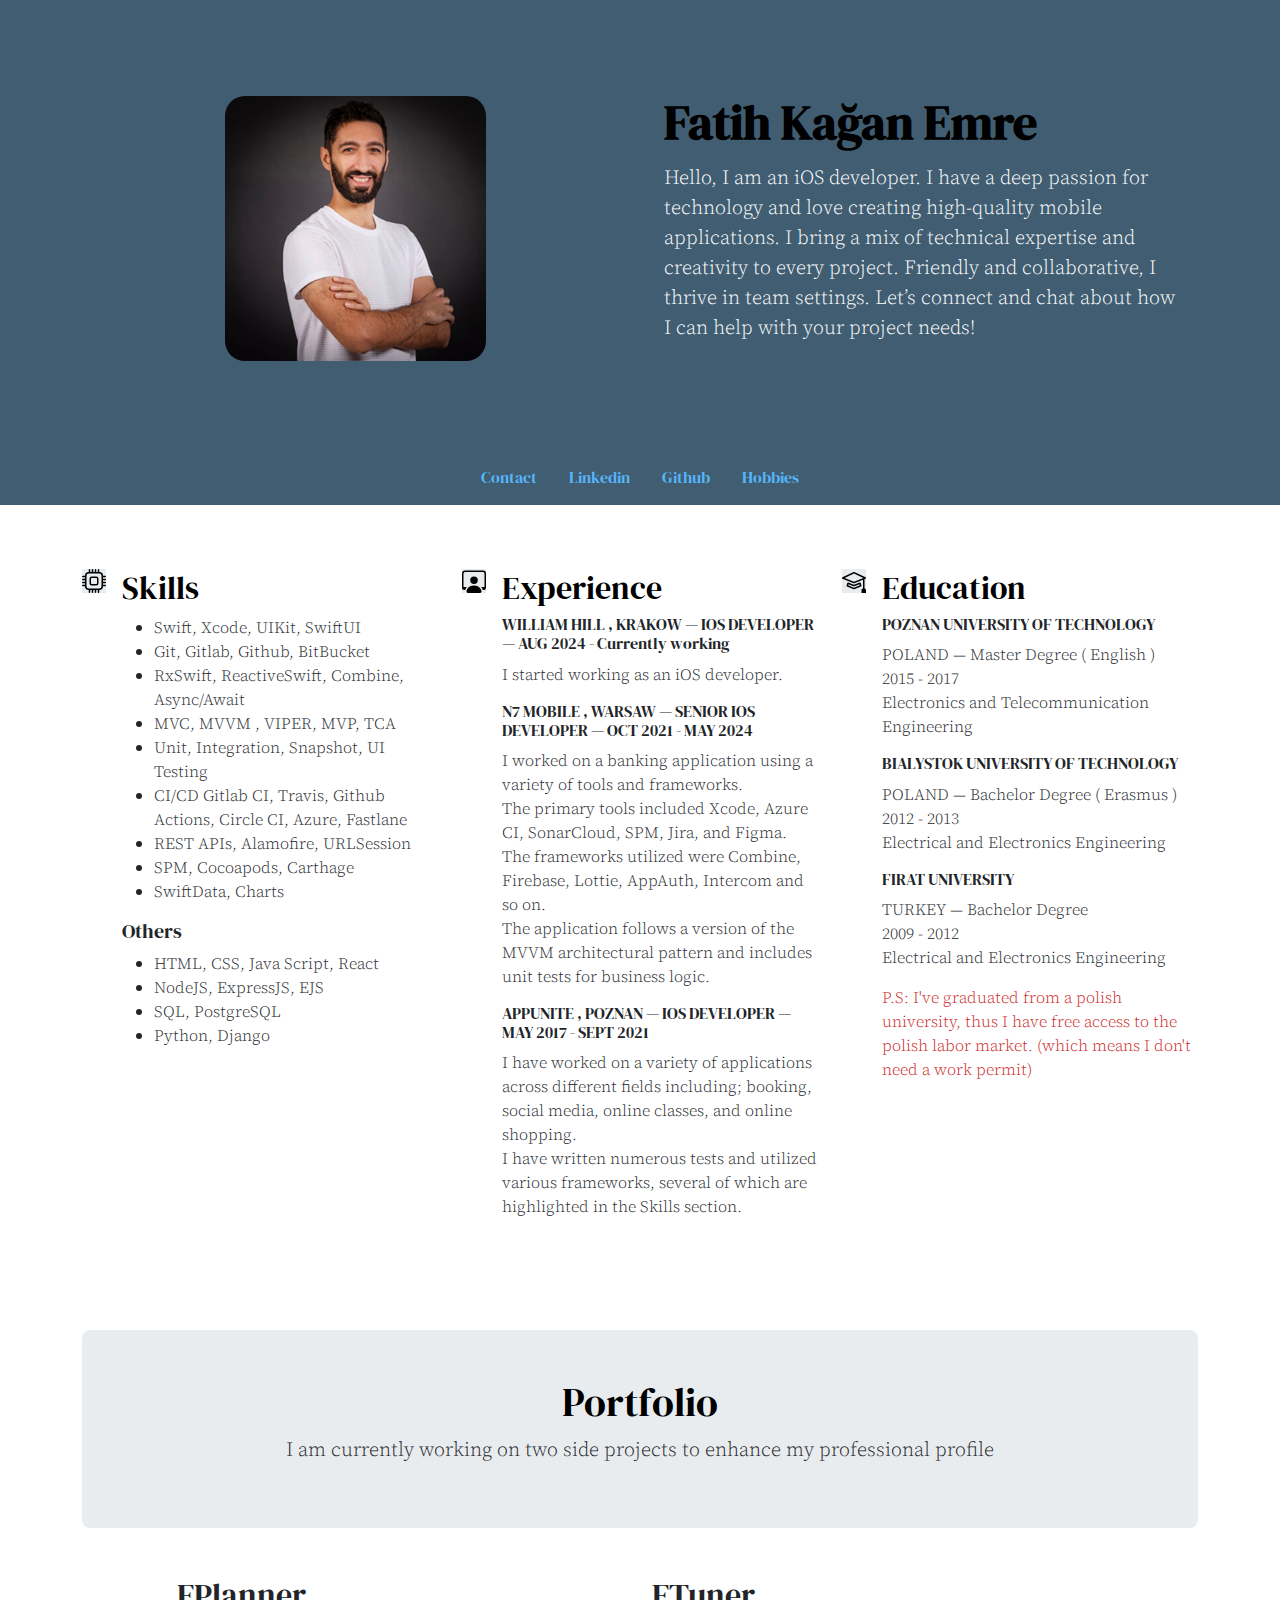
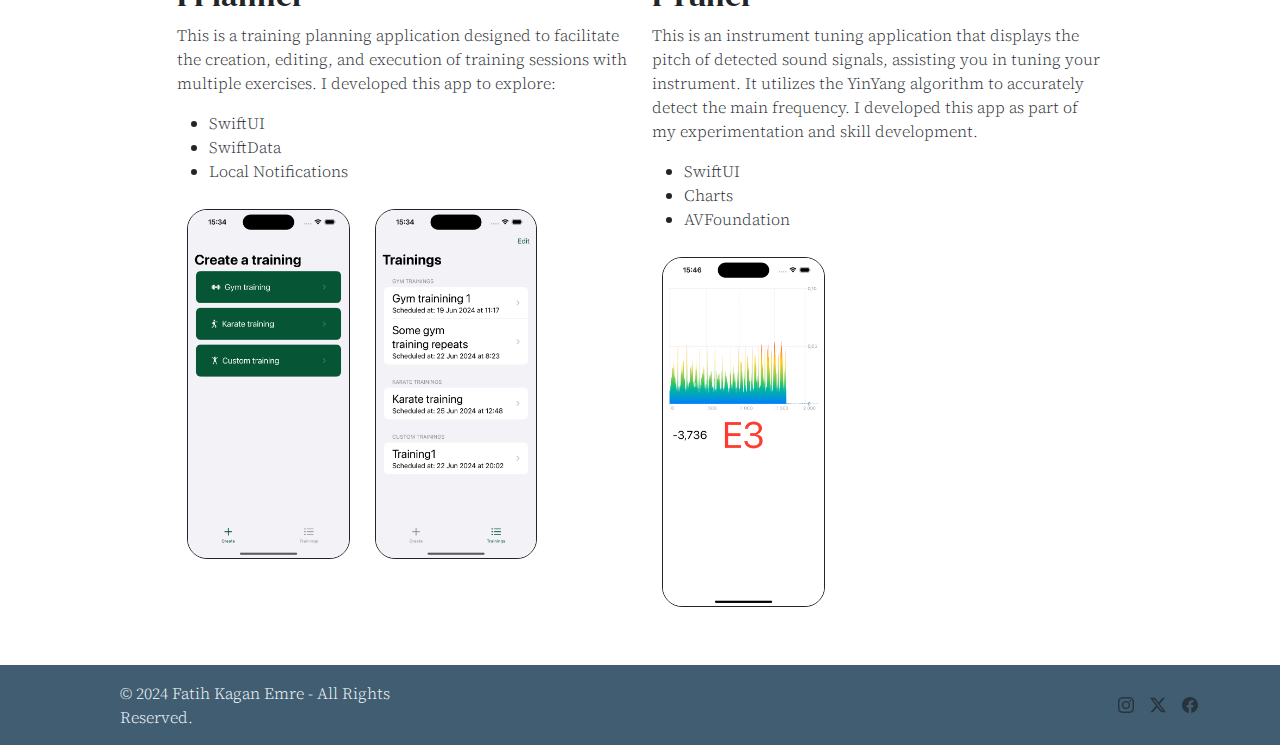
==== commit c7383b12: "update place of work" ====
--- a/index.html
+++ b/index.html
@@ -96,6 +96,10 @@
                   </div>
                   <div>
                     <h3 class="fs-2 text-body-emphasis dm-serif-font">Experience</h3> 
+                    <h6 class="dm-serif-font">WILLIAM HILL , KRAKOW — IOS DEVELOPER — AUG 2024 - Currently working</h6>
+                    <p class="noto-serif-font">
+                        I started working as an iOS developer. <br>
+                    </p>
                     <h6 class="dm-serif-font">N7 MOBILE , WARSAW — SENIOR IOS DEVELOPER — OCT 2021 - MAY 2024</h6>
                     <p class="noto-serif-font">
                         I worked on a banking application using a variety of tools and frameworks. <br>
@@ -107,10 +111,6 @@
                     <p class="noto-serif-font">
                         I have worked on a variety of applications across different fields including; booking, social media, online classes, and online shopping. <br>
                         I have written numerous tests and utilized various frameworks, several of which are highlighted in the Skills section. <br>
-                    </p>
-                    <h6 class="dm-serif-font">WILLIAM HILL , POZNAN — IOS DEVELOPER — AUG 2024 - Currently working</h6>
-                    <p class="noto-serif-font">
-                        I started working as an iOS developer. <br>
                     </p>
                   </div>
                 </div>
